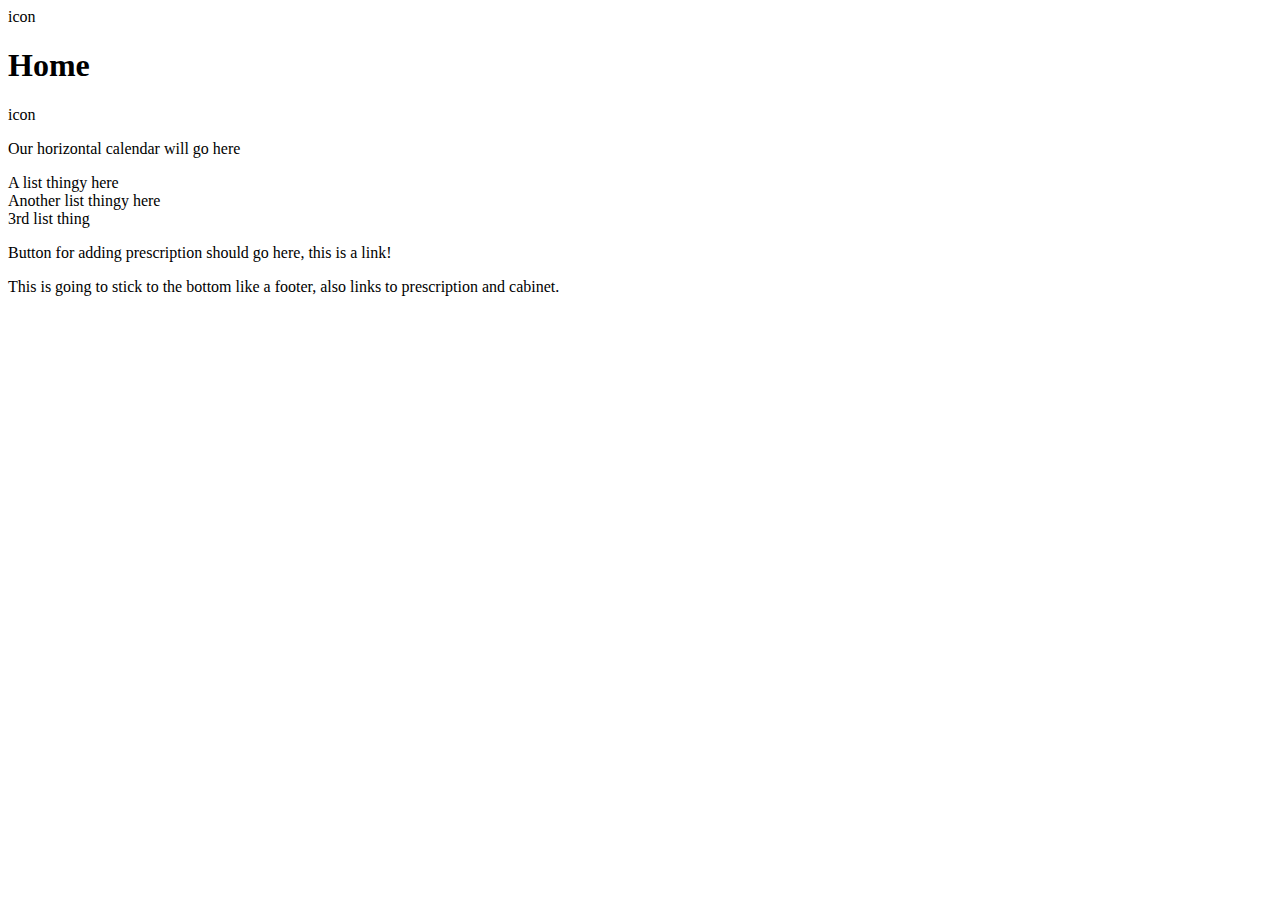
==== index.html @ f957e517 "push markup" ====
<!DOCTYPE html>
<!--
  Root HTML element with the lang attribute.
  lang makes life easier for screenreaders and speech synthesis tools.
  Read more here: http://www.w3.org/html/wg/drafts/html/master/semantics.html#the-html-element
-- >
<html lang="en-us">
  <head>
    <!--
      Specify character encoding
    -->
    <meta charset="UTF-8">
    <!--
      Internet Explorer supports the use of a document compatibility <meta> tag to specify what version of IE the page should be rendered as.
      It's most useful to instruct IE to use the latest supported mode with edge mode.
    -->
    <meta http-equiv="X-UA-Compatible" content="IE=edge">
    <!--
      Specify initial viewport dimesions for mobile devices.
      initial-scale specifies what the initial ratio between device-width and device-height is at render time.
      maximum-scale defines the maximum zoom value. It must be greater or equal to minimum-scale, or the user-agent ignores it.
      minimum scale has a default value of 1.
    -->
    <meta name="viewport" content="width=device-width, initial-scale=1.0, maximum-scale=1">
    <meta name="author" content="Chaitanya Prashant">

    <link href="/favicon.ico" rel="shortcut icon" type="image/x-icon">
    <title>
      Medminder Initial web-app
    </title>
    <!--
      Standardize default styles across browsers.
    -->
    <link rel="stylesheet" href="normalize.css">
    <!--
      CSS and JavaScript includes.
      There is usually no need to specify a type when including CSS and JavaScript files, since text/css and text/javascript are their respective defaults in HTML5.
    -->
    <link rel="stylesheet" href="css/style.css">
    <link rel="stylesheet" href="https://maxcdn.bootstrapcdn.com/bootstrap/4.0.0-alpha.6/css/bootstrap.min.css" integrity="sha384-rwoIResjU2yc3z8GV/NPeZWAv56rSmLldC3R/AZzGRnGxQQKnKkoFVhFQhNUwEyJ" crossorigin="anonymous">
    <script src="js/script.js"></script>

  </head>

  <body>
    <div class="container">
    <div class="page-header">
      <div class="settings-icon">icon</div>
      <div class="header-container">
    <h1>Home</h1></div>
    <div class="search-icon">icon</div>
  </div>

    <div class="calender-container"><p>Our horizontal calendar will go here</p></div>

    <div class="list-container">
      <div class="list-component">A list thingy here</div>
      <div class="list-component">Another list thingy here</div>
      <div class="list-component">3rd list thing</div>
    </div>



    <div class="floating-action-button"><p>Button for adding prescription should go here, this is a link!</p></div>

    <div class="tab-bar"><p>This is going to stick to the bottom like a footer, also links to prescription and cabinet.</p></div>
  </div>




  </body>
</html>
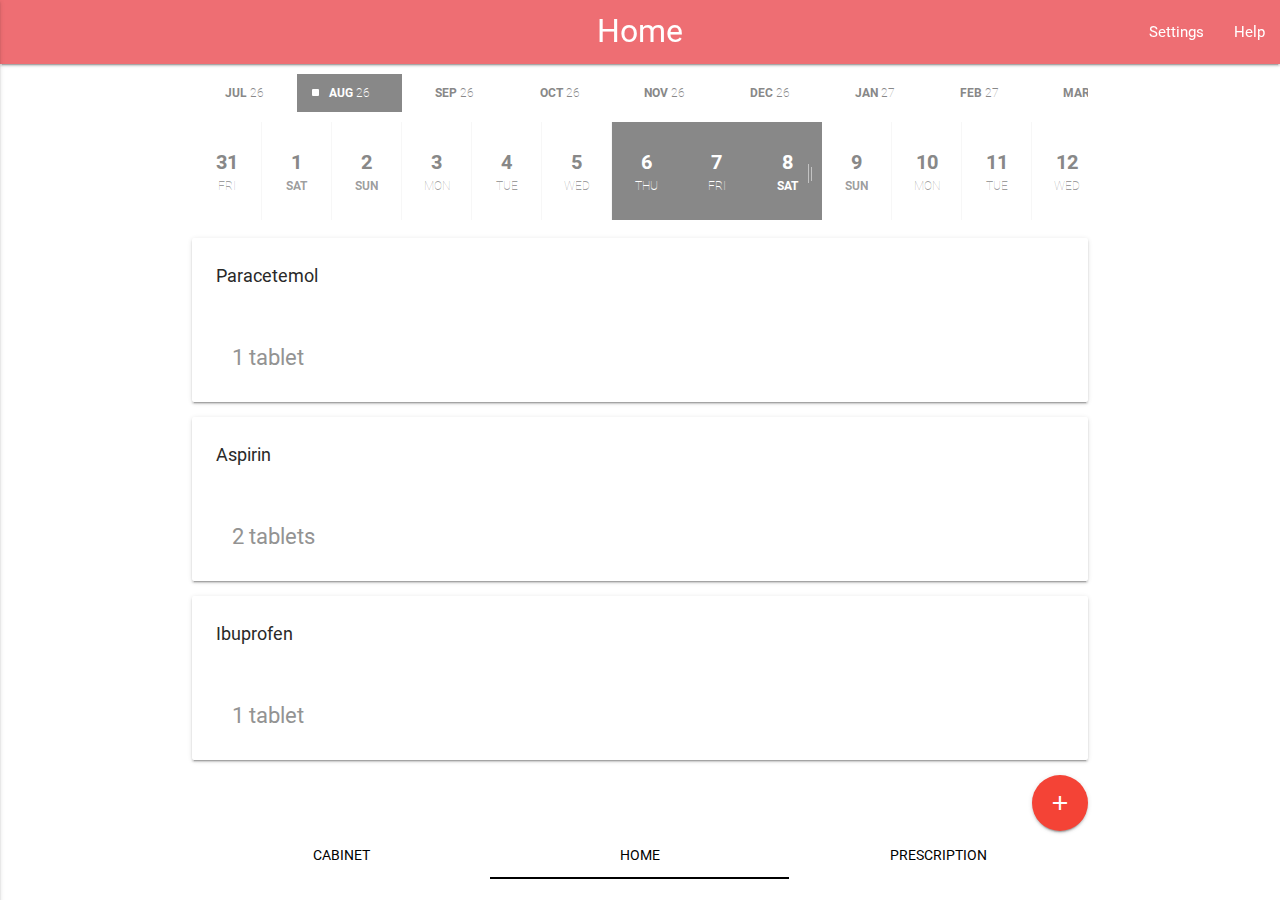
==== commit 5eb43f03: "deleted unused files, final add" ====
--- a/index.html
+++ b/index.html
@@ -1,73 +1,192 @@
 <!DOCTYPE html>
-<!--
-  Root HTML element with the lang attribute.
-  lang makes life easier for screenreaders and speech synthesis tools.
-  Read more here: http://www.w3.org/html/wg/drafts/html/master/semantics.html#the-html-element
--- >
 <html lang="en-us">
   <head>
-    <!--
-      Specify character encoding
-    -->
     <meta charset="UTF-8">
-    <!--
-      Internet Explorer supports the use of a document compatibility <meta> tag to specify what version of IE the page should be rendered as.
-      It's most useful to instruct IE to use the latest supported mode with edge mode.
-    -->
     <meta http-equiv="X-UA-Compatible" content="IE=edge">
-    <!--
-      Specify initial viewport dimesions for mobile devices.
-      initial-scale specifies what the initial ratio between device-width and device-height is at render time.
-      maximum-scale defines the maximum zoom value. It must be greater or equal to minimum-scale, or the user-agent ignores it.
-      minimum scale has a default value of 1.
-    -->
     <meta name="viewport" content="width=device-width, initial-scale=1.0, maximum-scale=1">
-    <meta name="author" content="Chaitanya Prashant">
+    <meta name="author" content="Brittany Butler">
 
     <link href="/favicon.ico" rel="shortcut icon" type="image/x-icon">
     <title>
       Medminder Initial web-app
     </title>
-    <!--
-      Standardize default styles across browsers.
-    -->
-    <link rel="stylesheet" href="normalize.css">
-    <!--
-      CSS and JavaScript includes.
-      There is usually no need to specify a type when including CSS and JavaScript files, since text/css and text/javascript are their respective defaults in HTML5.
-    -->
-    <link rel="stylesheet" href="css/style.css">
-    <link rel="stylesheet" href="https://maxcdn.bootstrapcdn.com/bootstrap/4.0.0-alpha.6/css/bootstrap.min.css" integrity="sha384-rwoIResjU2yc3z8GV/NPeZWAv56rSmLldC3R/AZzGRnGxQQKnKkoFVhFQhNUwEyJ" crossorigin="anonymous">
-    <script src="js/script.js"></script>
+    <link rel="stylesheet" href="css/home.css">
+    <link href="https://fonts.googleapis.com/icon?family=Material+Icons" rel="stylesheet">
+    
+    <!-- Compiled and minified (not even) CSS -->
+    <link rel="stylesheet" href="materialize/css/materialize.css">
+    <link rel="stylesheet" id="rangecalendar-style-css" href="hcal/css/rangecalendar.css" type="text/css" media="all">
+    <link rel="stylesheet" id="rangecalendar-style-css" href="hcal/css/style.css" type="text/css" media="all">
+    <link rel="stylesheet" id="jquery-ui-style-css" href="hcal/css/jquery-ui-1.10.3.custom.min.css" type="text/css" media="all">
 
-  </head>
+    <!-- Compiled and minified (not) JavaScript -->
+    <script type="text/javascript" src="https://code.jquery.com/jquery-3.2.1.min.js"></script>
+    <script src="materialize/js/materialize.js"></script>
 
-  <body>
-    <div class="container">
-    <div class="page-header">
-      <div class="settings-icon">icon</div>
-      <div class="header-container">
-    <h1>Home</h1></div>
-    <div class="search-icon">icon</div>
-  </div>
+    <script type="text/javascript" src="hcal/js/jquery.min.js"></script>
+    <script type="text/javascript" src="hcal/js/jquery-ui.min.js"></script>
+    <script type="text/javascript" src="hcal/js/jquery.ui.touch-punch.min.js"></script>
+    <script type="text/javascript" src="hcal/js/moment+langs.min.js"></script>
+    <script type="text/javascript" src="hcal/js/jquery.rangecalendar.js"></script>
 
-    <div class="calender-container"><p>Our horizontal calendar will go here</p></div>
+    <!--call script for calendar-->
+    
+    <script>
+            $(document).ready(function(){
+                
+                var defaultCalendar = $("#cal1").rangeCalendar();
+                
+                
+                $("#setDateBt").click(function () {
+                    var newDate = new Date(2014, 4, 24);
+                    rangeCalendar.setStartDate(newDate);
+                    
+                    rangeCalendar.update();
+                });
+                
+                $("#addMonthBt").click(function () {
+                
+                    var newDate = moment().add('months', 1);
+                    rangeCalendar.setStartDate(newDate);
+                });
+                
+                
+                
+                
+                var customizedRangeCalendar = $("#cal2").rangeCalendar({theme:"full-green-theme"});
+                var languageCalendar = $("#cal3").rangeCalendar({lang:"it"});
+                var rangeCalendar =  $("#cal4").rangeCalendar({weekends:false});
+                var callbackRangeCalendar =  $("#cal5").rangeCalendar({changeRangeCallback: rangeChanged,weekends:false});
+                
+                function rangeChanged(target,range){
+                
+                    
+                    console.log(range);
+                    var startDay = moment(range.start).format('DD');
+                    var startMonth = moment(range.start).format('MMM');
+                    var startYear = moment(range.start).format('YY');
+                    var endDay = moment(range.end).format('DD');
+                    var endMonth = moment(range.end).format('MMM');
+                    var endYear = moment(range.end).format('YY');
+                    
+                    
+                    $(".calendar-values .start-date .value").html(startDay);
+                    $(".calendar-values .start-date .label").html("");
+                    $(".calendar-values .start-date .label").append(startMonth);
+                    $(".calendar-values .start-date .label").append("<small>"+startYear+"</small>");
+                    $(".calendar-values .end-date .value").html(endDay);
+                    $(".calendar-values .end-date .label").html("");
+                    $(".calendar-values .end-date .label").append(endMonth);
+                    $(".calendar-values .end-date .label").append("<small>"+endYear+"</small>");
+                    $(".calendar-values .days-width .value").html(range.width);
+                    $(".calendar-values .from-now .label").html(range.fromNow);
+                    
+                }
+            
+                function ragneChanged(target,range) {
+                    
+                    console.log(range);
+                }
+            
+            });
+        </script>
+    
+ </head>
+    
+    <body>
+        <!-- Navigation bar page header -->
+        <div class="navbar-fixed">
+        <nav>
+            <div class="nav-wrapper" id="top-of-home"> <a href="index.html" class="brand-logo center">Home</a>
+                <a href="#" data-activates="mobile-demo" class="button-collapse"><i class="material-icons">menu</i></a>
+                <ul class="right hide-on-med-and-down">
+                    <li><a href="settings.html">Settings</a></li>
+                    <li><a href="help.html">Help</a></li>
+                </ul>
+            </div>
+        </nav>
+        </div>
+        <!-- Move the sidenav outside of .navbar-fixed -->
+        <ul class="side-nav" id="mobile-demo">
+            <li><a href="settings.html">Settings</a></li>
+            <li><a href="help.html">Help</a></li>
+        </ul>
+        <div class="container">
+        
+        <!-- horizontal bar calendar -->
+        <div id="cal1"></div>
+    
+        <!--Three example prescriptions-->
+        <div class="col s12 m7">
+          <a class="card horizontal waves-effect" , href="view_prescription.html">
+            <div class="card-stacked">
+              <div class="card-content">
+                <p class="list-item" style="color: #292929;">Paracetemol</p>
+              </div>
+              <div class="list-tablet">
+                <p id="tablet1">1 tablet</p>
+              </div>
+            </div>
+          </a>
+        </div>
+    
+    
+        <div class="col s12 m7">
+          <a class="card horizontal waves-effect" , href="view_prescription.html">
+            <div class="card-stacked">
+              <div class="card-content">
+                <p class="list-item" style="color: #292929;">Aspirin</p>
+              </div>
+              <div class="list-tablet">
+                <p id="tablet2">2 tablets</p>
+              </div>
+            </div>
+          </a>
+        </div>
+    
+    
+        <div class="col s12 m7">
+          <a class="card horizontal waves-effect" , href="view_prescription.html">
+            <div class="card-stacked">
+              <div class="card-content">
+                <p class="list-item" style="color: #292929;">Ibuprofen</p>
+              </div>
+              <div class="list-tablet">
+                <p id="tablet3">1 tablet</p>
+              </div>
+            </div>
+          </a>
+        </div>
+    
+        <!-- Add button -->
+        <div class="floating-action-button" style="display: inline-block; text-align: right; width: 100%">
+            <a class="btn-floating btn-large waves-effect waves-light red" href="add_prescription.html">
+                <i class="material-icons">add</i>
+            </a>
+        </div>
+    
+        <!-- Footer -->
+        <div class="row">
+          <div class="col s12">
+            <ul class="tabs">
+              <li class="tab col s4">
+                <a class="black-text" target="_self" href="cabinet.html">Cabinet</a>
+              </li>
+              <li class="tab col s4">
+                <a class="black-text active" target="_self" href="index.html">Home</a>
+              </li>
+              <li class="tab col m4">
+                <a class="black-text" target="_self" href="prescriptions.html">Prescription</a>
+              </li>
+              <div class="indicator black" style="z-index:1"></div>
+            </ul>
+          </div>
+        </div>
+      </div>
 
-    <div class="list-container">
-      <div class="list-component">A list thingy here</div>
-      <div class="list-component">Another list thingy here</div>
-      <div class="list-component">3rd list thing</div>
-    </div>
+    
 
+    
 
-
-    <div class="floating-action-button"><p>Button for adding prescription should go here, this is a link!</p></div>
-
-    <div class="tab-bar"><p>This is going to stick to the bottom like a footer, also links to prescription and cabinet.</p></div>
-  </div>
-
-
-
-
-  </body>
+    </body>
 </html>
--- a/css/home.css
+++ b/css/home.css
@@ -0,0 +1,41 @@
+* {
+  box-sizing: border-box;
+}
+
+
+body {
+    display: flex;
+    min-height: 100vh;
+    flex-direction: column;
+  }
+
+  main {
+    flex: 1 0 auto;
+  }
+
+.list-item {
+  text-decoration: none;
+  color: #292929;
+  font-size: 18px;
+}
+
+.list-tablet {
+  color: #939393;
+  padding: 3px;
+  margin-left: 17px;
+}
+
+#tablet1, #tablet2, #tablet3 {
+  color: #939393;
+  padding: 3px;
+  margin-left: 17px;
+}
+
+.navigation-bar {
+  text-align: center;
+  background-color: lightblue;
+}
+
+.search {
+  margin-right: 0;
+}--- a/hcal/css/rangecalendar.css
+++ b/hcal/css/rangecalendar.css
@@ -0,0 +1,233 @@
+/**
+ * rangecalendar.css v 1.0.2
+ *
+ * Copyright 2013, Libero Angelo
+ * Email: angelo@afreeux.com
+**/
+ 
+.range-calendar { clear: both; overflow: hidden; width: 100%;   position: relative; -webkit-touch-callout: none;-webkit-user-select: none;-khtml-user-select: none;-moz-user-select: none;-ms-user-select: none;user-select: none;padding: 10px 0; background-color: transparent; }
+.range-calendar.triggerable {display: none ;}
+.calendar-wrapper {position: relative; left: 0;top: 0;z-index: 2; list-style: none; display: block;clear: both; overflow: hidden; padding: 10px 0;  }
+.range-calendar .calendar { z-index: 1; list-style: none;float: left;margin: 0; padding:  0 ; position: relative; width: 99999px;}
+.range-calendar .calendar .cell {float: left;width: 70px; padding:25px 20px; margin: 0px; border-right: 1px solid rgba(0,0,0,0.03); text-align: center; position: relative;color: #888 ;}
+.range-calendar .calendar .cell .day-number {display: block;clear: both; font-weight: bold;font-size: 20px;  z-index: 1; position: relative; }
+.range-calendar .calendar .cell .day {display: block;clear: both; text-transform: uppercase; width: 100%; font-weight: 100; font-size: 12px; margin-top: 0px; z-index: 1; position: relative;}
+.range-calendar .calendar .cell .month { width: 100%;  font-size: 12px;z-index: 1; text-transform: uppercase; position: absolute;opacity: 1;left: 0;top: 10px;font-weight: bold;}
+.range-calendar .calendar .cell .day.ferial {font-weight: bold;}
+.range-calendar .calendar .cell .month.first {opacity: 1;}
+.range-calendar .calendar .cell:hover { background-color: rgba(0,0,0,.0);  color: #888;  }
+.range-calendar .calendar .cell:hover .day-number {}
+.range-calendar .calendar .cell:hover .day{ }
+.range-calendar .calendar .cell:hover .month { }
+.range-calendar .calendar .cell.selected {background: transparent;color: #fff;border-right: 1px solid rgba(0, 0, 0, 0.04);}
+.range-calendar .calendar .cell.selected.last {border: none !important;}
+.range-calendar .calendar .cell.selected .day-number, .calendar .cell.ui-selecting .day-number { z-index: 2; position: relative;}
+.range-calendar .calendar .cell.selected .month, .calendar .cell.ui-selecting .month {z-index: 2; position: relative; opacity: 1;}
+.range-calendar .calendar .cell.selected .day, .calendar .cell.ui-selecting day{ z-index: 2; position: relative;}
+.range-calendar .calendar .cell.selected .day.ferial, .calendar .cell.ui-selecting day.ferial{ z-index: 2; position: relative;font-weight: bold;}
+.range-calendar .months { z-index: 1; list-style: none;float: left;margin: 0; padding: 0; position: relative; width: 99999px; border-bottom: 0px solid #f9f9f9; margin-bottom: 10px;}
+.range-calendar.auto-hide-months .months {display: none;}
+.range-calendar .months .cell {float: left;width: 105px; padding: 10px 10px; margin: 0px 0;  text-align: center; position: relative;color: #888; border-right: 0px solid rgba(0,0,0,0.03); position: relative; }
+.range-calendar .months .cell .month-name { font-weight: bold;font-size: 12px;  z-index: 1; position: relative; text-transform: uppercase;}
+.range-calendar .months .cell .date-formatted {font-weight: 100; font-size: 12px; }
+.range-calendar .months .cell .bullet {position: absolute;left: 15px;top: 15px;height: 7px;width: 7px;background-color: #888; display: none; border-radius: 1px;}
+.range-calendar .months .cell.selected {float: left;  text-align: center; position: relative;color: #fff;  background-color:#888;  }
+.range-calendar .months .cell.selected .month-name {color: #fff;}
+.range-calendar .months .cell.selected .date-formatted {color: #fff;}
+.range-calendar .months .cell.selected .bullet { background-color: #fff; }
+.range-calendar .months .cell.current .bullet {display: block;}
+.range-bar {width: 210px; height: 100%; top: 0px; left: 0; position: absolute;  z-index: 1; padding: 0; margin: 0; background-image: none; z-index: 1 ; background-color: #888; }
+.range-bar.resizable {height: 100%;position: absolute;}
+.range-bar.range-bar-content {width: 100%; height: 100%; display: block;float: left;}
+.range-bar .ui-resizable-handle.ui-resizable-e{width: 6px;height: 100%;background-position: 25px 53%;background-repeat: no-repeat;right: 0px;padding: 20px;opacity: 0.5;}
+.range-calendar .ui-draggable {cursor: move;cursor: -moz-grab;cursor: -webkit-grab; }
+.range-calendar .ui-draggable-dragging {cursor: -moz-grabbing;cursor: -webkit-grabbing;}
+
+/* Default Theme */
+
+.default-theme .months {background-color: transparent ;}
+.default-theme .months .cell {color: #888 ;}
+.default-theme .months .cell.selected .month-name {color: #fff ;}
+.default-theme .months .cell.selected .bullet { background-color: #fff;}
+.default-theme .calendar {background-color: transparent ;}
+.default-theme .calendar .cell  {color: rgba(0, 0, 0, 0.4) ;}
+.default-theme .calendar .cell .day-number {color: #888 ;}
+.default-theme .calendar .cell:hover {background: transparent ;}
+.default-theme .calendar .cell:hover .day-number{color:#888 ;}
+.default-theme .calendar .cell.selected  {color: #fff;border-right: 1px solid rgba(0, 0, 0, 0.2);}
+.default-theme .calendar .cell.selected:hover {background: none ;}
+.default-theme .calendar .cell.selected .day-number {color: #fff ;}
+.default-theme .range-bar { background-color: #888 ;}
+
+
+/* green-theme */
+
+.blue-theme-bg {background-color: #448FFF ; color: #fff ;border-color: rgba(255,255,255,0.3); }
+.blue-theme-color {color: #448FFF ;}
+.blue-theme .range-calendar {background-color: #fff;}
+.blue-theme .months {background-color: transparent ;}
+.blue-theme .months .cell {color: rgba(0, 0, 0, 0.6) ;}
+.blue-theme .months .cell .month-name {color: #448FFF ;}
+.blue-theme .months .cell.selected {background-color: #448FFF ;}
+.blue-theme .months .cell.selected .month-name {color: #fff ;}
+.blue-theme .months .cell .bullet { background-color: #448FFF;}
+.blue-theme .months .cell.selected .bullet { background-color: #fff;}
+.blue-theme .calendar {background-color: transparent ;}
+.blue-theme .calendar .cell  {color: rgba(0, 0, 0, 0.4) ;}
+.blue-theme .calendar .cell .day-number {color: #448FFF ;}
+.blue-theme .calendar .cell:hover {background: transparent ;}
+.blue-theme .calendar .cell:hover .day-number{color:#888 ;}
+.blue-theme .calendar .cell.selected  {color: #fff ;}
+.blue-theme .calendar .cell.selected:hover {background: none ;}
+.blue-theme .calendar .cell.selected .day-number {color: #fff ;}
+.blue-theme .range-bar { background-color: #448FFF ;  }
+
+
+/* SKY COLOR  #00CCFF */
+
+.cyano-theme-bg {background-color: #00CCFF ;color: #fff ;border-color: rgba(255,255,255,0.3); }
+.cyano-theme-color {color: #00CCFF ;}
+.cyano-theme .months {background-color: transparent ;}
+.cyano-theme .months .cell {color: rgba(0, 0, 0, 0.6) ;}
+.cyano-theme .months .cell .month-name {color: #00CCFF ;}
+.cyano-theme .months .cell.selected {background-color: #00CCFF ;}
+.cyano-theme .months .cell.selected .month-name {}
+.cyano-theme .calendar {background-color: transparent ;}
+.cyano-theme .calendar .cell  {color: rgba(0, 0, 0, 0.4) ;}
+.cyano-theme .calendar .cell .day-number {color: #00CCFF ;}
+.cyano-theme .calendar .cell:hover {background: transparent ;}
+.cyano-theme .calendar .cell:hover .day-number {color: #888 ;}
+.cyano-theme .calendar .cell.selected  {color: #fff ;}
+.cyano-theme .calendar .cell.selected:hover {background: none ;}
+.cyano-theme .calendar .cell.selected .day-number {color: #fff ;}
+.cyano-theme .range-bar { background-color: #00CCFF ;}
+
+
+/* RED COLOR  #FF5D3A */
+
+.orange-light-theme-bg {background-color: #ff7400;color: #fff ;border-color: rgba(255,255,255,0.3);}
+.orange-light-theme-color {color: #ff7400 ;}
+.orange-light-theme .months {background-color: transparent ;}
+.orange-light-theme .months .cell {color: rgba(0, 0, 0, 0.6) ;}
+.orange-light-theme .months .cell .month-name {color: #ff7400 ;}
+.orange-light-theme .months .cell:hover .month-name {color: #888 ;}
+.orange-light-theme .months .cell.selected {background-color: #ff7400 ;}
+.orange-light-theme .months .cell.selected .month-name {color: #fff ;}
+.orange-light-theme .months .cell .bullet { background-color: #ff7400;}
+.orange-light-theme .months .cell.current .bullet { background-color: #ff7400;}
+.orange-light-theme .months .cell.selected .bullet { background-color: #fff;}
+.orange-light-theme .calendar {background-color: transparent ;}
+.orange-light-theme .calendar .cell  {color: #888 ;}
+.orange-light-theme .calendar .cell:hover {background: transparent ;}
+.orange-light-theme .calendar .cell:hover .day-number {color: #888 ;}
+.orange-light-theme .calendar .cell .day-number {color: #ff7400 ;}
+.orange-light-theme .calendar .cell.selected  {color: #fff ;}
+.orange-light-theme .calendar .cell.selected:hover {background: none ;}
+.orange-light-theme .calendar .cell.selected .day-number {color: rgba(255, 255, 255, 1) ;}
+.orange-light-theme .range-bar { background-color: #ff7400 ; }
+
+
+/* full-green-theme  */
+
+
+.full-green-theme-bg {background-color: #02d9aa ;color: #fff ;border-color: rgba(255,255,255,0.3);}
+.full-green-theme-color {color: #fff ;}
+.full-green-theme.range-calendar,.full-green-theme .range-calendar  {background-color: #03DAAB;}
+.full-green-theme .months {background-color: transparent ;}
+.full-green-theme .months .cell {color: #f9f9f9 ;}
+.full-green-theme .months .cell .month-name {color: #f9f9f9 ;}
+.full-green-theme .months .cell .bullet { background-color: #999;}
+.full-green-theme .months .cell.selected {background-color: rgba(0,0,0,.1); border-radius: 1px;}
+.full-green-theme .months .cell.selected .month-name {color: #fff ;}
+.full-green-theme .months .cell.selected .bullet { background-color: #03DAAB;}
+.full-green-theme .months .cell.current .bullet { background-color: #fff;}
+.full-green-theme .calendar {background-color: transparent ;}
+.full-green-theme .calendar .cell  {color: #f9f9f9 ;}
+.full-green-theme .calendar .cell:hover {background: transparent; color: #888;}
+.full-green-theme .calendar .cell .day-number {color: #fff;}
+.full-green-theme .calendar .cell:hover .day-number{ color: #888;}
+.full-green-theme .calendar .cell.selected  {color: #fff ;}
+.full-green-theme .calendar .cell.selected:hover {background: transparent ;}
+.full-green-theme .calendar .cell.selected .day-number {color: #fff ;}
+.full-green-theme .range-bar { background-color: rgba(0,0,0,.1);}
+
+/* full-red-theme  */
+.full-red-theme-bg {background-color: #FF5D3A ;color: #fff ;border-color: rgba(255,255,255,0.3);}
+.full-red-theme-color {color: #fff ;}
+.full-red-theme.range-calendar,.full-red-theme .range-calendar  {background-color: #FF5D3A;}
+.full-red-theme .months {background-color: transparent ;}
+.full-red-theme .months .cell {color: #f9f9f9 ;}
+.full-red-theme .months .cell .month-name {color: #f9f9f9 ;}
+.full-red-theme .months .cell .bullet { background-color: #999;}
+.full-red-theme .months .cell:hover .month-name{color: #444;}
+.full-red-theme .months .cell.selected {background-color: rgba(0,0,0,.1);border-radius: 1px; border-color: rgba(1, 1,1, 0.05);}
+.full-red-theme .months .cell.selected .month-name {color: #fff ;}
+.full-red-theme .months .cell.selected .bullet { background-color: #FF5D3A;}
+.full-red-theme .months .cell.current .bullet { background-color: #fff;}
+.full-red-theme .calendar {background-color: transparent ;}
+.full-red-theme .calendar .cell  {color: #f9f9f9 ;}
+.full-red-theme .calendar .cell .day-number {color: #fff;}
+.full-red-theme .calendar .cell:hover .day-number{ color: #444;}
+.full-red-theme .calendar .cell:hover .day{ color: #fff;}
+.full-red-theme .calendar .cell.selected  {color: #fff;}
+.full-red-theme .calendar .cell.selected:hover {background: transparent ;}
+.full-red-theme .calendar .cell.selected .day-number {color: #fff ;}
+.full-red-theme .range-bar { background-color: rgba(0,0,0,.1) ;}
+
+/* dark-theme */
+.dark-theme-bg {background-color: #333 ;color: #fff ;border-color: rgba(255,255,255,0.3);}
+.dark-theme-color {color: #333 ;}
+.dark-theme.range-calendar,.dark-theme .range-calendar  {background-color: #333;}
+.dark-theme .months {background-color: transparent ;}
+.dark-theme .months .cell {color: #999 ;}
+.dark-theme .months .cell .month-name {color: #999 ;}
+.dark-theme .months .cell .bullet { background-color: #999;}
+.dark-theme .months .cell.current .bullet { background-color: #999;}
+.dark-theme .months .cell.selected {background-color: #444 ;box-shadow:  0px 1px 2px #2f2f2f; border-radius: 1px;}
+.dark-theme .months .cell.selected .month-name {color: #EEE ;}
+.dark-theme .months .cell.selected .bullet { background-color: #333;}
+.dark-theme .calendar {background-color: transparent ;}
+.dark-theme .calendar .cell  {color: #666 ;}
+.dark-theme .calendar .cell:hover {background: #333 ; color: #fff;}
+.dark-theme .calendar .cell .day-number {color: #999 ;}
+.dark-theme .calendar .cell:hover .day-number{ color: #fff;}
+.dark-theme .calendar .cell.selected  {color: #fff ;}
+.dark-theme .calendar .cell.selected:hover {background: none ;}
+.dark-theme .calendar .cell.selected .day-number {color: rgba(255, 255, 255, 1) ;}
+.dark-theme .range-bar { background-color: #444 ;}
+
+
+/* Context Colors*/
+
+.blue-theme .color, .blue-theme.color {background-color: #448FFF !important; color: #fff;fill:#fff;}
+.blue-theme .text-color, .blue-theme.text-color {color: #448FFF; }
+.cyano-theme .color,.cyano-theme.color {background-color: #00CCFF !important;color: #fff;fill:#fff;}
+.cyano-theme .text-color,.cyano-theme.text-color {color: #00CCFF;}
+.orange-light-theme .color,.orange-light-theme.text-color {background-color: #ff7400  !important;color: #fff;fill:#fff;}
+.orange-light-theme .text-color,.orange-light-theme.text-color {color: #ff7400;}
+.dark-theme .color,.dark-theme.color  {background-color: #444;color: #fff;fill:#fff;}
+.dark-theme .text-color,.dark-theme.text-color {color: #444; }
+.full-green-theme .color,.full-green-theme.color  {background-color: #02d9aa  !important;color: #fff; fill:#fff;}
+.full-green-theme .text-color,.full-green-theme.text-color {color: #02d9aa;}
+.full-red-theme .color,.full-red-theme.color  {background-color: #FF5D3A  !important;color: #fff; fill:#fff;}
+.full-red-theme .text-color,.full-red-theme.text-color {color: #FF5D3A;}
+
+
+.range-bar .ui-resizable-handle {
+background-image: url('[data-uri]');
+}
+
+
+@media only screen and (max-width: 768px) {
+    
+    .range-calendar .calendar .cell {width: 70px; padding:20px 15px;}
+    .range-calendar .calendar .cell .day-number {font-size: 15px;}
+	.range-calendar .calendar .cell .day {font-size: 8px;}
+
+    .range-calendar .months .cell {width: 85px; padding: 10px 10px; }
+    
+    .range-bar .ui-resizable-handle.ui-resizable-e{width:6px;height:27px;background-position: 8px 5px;background-repeat: no-repeat; right: 0px;top: 30%; padding: 20px 10px;opacity:0.5;}
+
+    
+
+}--- a/hcal/css/style.css
+++ b/hcal/css/style.css
@@ -0,0 +1,120 @@
+.body-hcal {padding: 0; color: #888;}
+.page-wrapper {margin-top: 0px; overflow: hidden;}
+.page-content, .footer-content {padding:0px 0; padding-bottom: 30px;}
+.head-content {padding-top: 80px;}
+.container {padding: 0;}
+
+
+.navbar-fixed-top {padding: 20px 0; height: auto; background-color: rgba(255, 255, 255, 0.5); border: none; margin: 0;}
+.navbar-fixed-top .btn{font-size: 16px; font-weight: bold; padding: 0 15px;}
+.navbar-default .navbar-brand {padding: 0; margin: 0;}
+.navbar-fixed-top .navbar-collapse {width: 100%;}
+
+.logo {}
+.logo .path { fill: #fff;}
+.logo {width: 130px;height: 140px;}
+
+.footer-content {margin-top: 60px; background-color: #555; padding: 30px;}
+.footer-content .download{padding: 30px;text-align: center;border-bottom: 1px solid #666;width: 100%;margin-bottom: 30px;}
+.footer-content .download .glyphicon{font-size: 40px;color: #FFF;}
+.footer-content .download .btn {border: 0;}
+
+
+
+.jumbotron {padding:20px 15px;border: none; background: none; margin-bottom: 0;} 
+.jumbotron .btn-group .btn {background-color: transparent;border: 1px solid transparent; font-size: 22px; font-weight: bold; padding: 15px 30px; border: 0; }
+.jumbotron .btn-group .btn .glyphicon {color: rgba(0,0,0,0.2); margin-right: 10px;font-size: 20px;}
+.jumbotron .btn-group .btn:hover .glyphicon {color: #fff;}
+
+
+
+
+
+.calendar-view .sample-calendar { margin: 30px 0;}
+
+
+.range-cal-trigger{ border: 0;  height: 100%; background-color: transparent;}
+.range-cal-trigger .glyphicon {} 
+
+.themes-group .btn {  border: 0; margin: 0 0px;  padding: 10px 15px; height: 10px; position: relative;}
+.themes-group .btn .glyphicon {font-size: 14px; line-height: 16px; opacity: .0; display: none; color: rgba(255,255,255,.8); margin: 0; padding: 0;margin-right: 10px; display: none; }
+.themes-group  .btn .title {font-weight: 100;font-size: 14px; float: left;}
+.themes-group .btn .half-color { right: 0; top: 0; width: 50%;height: 100%; position: absolute; background-color: #f9f9f9;}
+.themes-group .btn.selected  {border:  1px solid rgba(255,255,255,0.5);}
+.themes-group .btn.selected .glyphicon {color: #fff; opacity: 1.0; margin: 0; display: none;float: left; margin-right: 5px; margin-top: -10px; height: 20px;}
+.themes-group .btn.selected .title {display: block;}
+.themes-group .btn.selected .half-color { opacity: 0.5;}
+.themes-group .colors-info .title{ font-weight: bold; font-size: 16px; display: block; clear: both; margin-bottom: 5px; opacity: 0.5; }
+.themes-group .colors-info .subtitle{ font-weight: 100; font-size: 16px; width: 100px;display: block; clear: both;}
+.themes-group .colors-info .title .glyphicon {margin-right: 5px; opacity: 0.5;}
+
+
+.page-content .calendar-values { display: none;}
+
+
+
+.calendar-values {margin-top: 30px;margin-bottom: 30px;}
+.calendar-values .col { text-align: center; color: #888;}
+.calendar-values > .col-md-3,.calendar-values >.col-md-4 { border-right: 1px solid #eee;}
+.calendar-values .col.last { border: 0;}
+.calendar-values .col .glyphicon {font-size: 40px;padding: 5px 0;margin-bottom: 5px;}
+.calendar-values .col .glyphicon-comment {margin-top: 0;font-size: 63px;padding-top: 0;}
+.calendar-values .col .title {width: 100%;text-align: center;font-size: 20px;font-weight: bold;display: block;clear: both;text-transform: uppercase;}
+.calendar-values .col .subtitle {width: 100%;text-align: center;font-size: 12px;font-weight: bold;display: block;clear: both;text-transform: uppercase;}
+.calendar-values .col .value {width: 100%; text-align: center; font-size: 40px; font-weight: bold; display: block; clear: both}
+.calendar-values .col .label {width: 100%;text-align: center; font-size: 14px;font-weight: bold; display: block; clear: both; text-transform: uppercase; color: #666  }
+.calendar-values .col .label small { margin-left: 5px;color: #888; font-weight: 100}
+
+
+#how .pre {border: 1px solid #eee; background-color: transparent;}
+
+
+
+
+
+.modal {}
+.modal .modal-content {box-shadow: none; border: 0; margin: 0; background-color: #f9f9f9;}
+.modal .modal-footer {box-shadow: none; border: 0; margin: 0;}
+.modal .btn-close {position: absolute;top: 0;right: 0;border: 0;margin: 15px;}
+.modal .calendar-values { padding: 20px 0; margin: 0px;} 
+.modal .range-calendar {padding: 10px 0;}
+.modal .calendar-values .col .glyphicon {font-size: 22px;}
+.modal .calendar-values .col .glyphicon-comment {font-size: 22px;}
+.modal .calendar-values .col .title {font-size: 12px;}
+.modal .calendar-values .col .subtitle {font-size: 12px;}
+.modal .calendar-values .col .value {font-size: 30px;}
+.modal .calendar-values .col .label {font-size: 14px;}
+
+
+#langs {margin-left: 10px;}
+#langs .dropdown-toggle {color: #666;}
+
+.colorization-group { margin-top: 15px;}
+.colorization-group .btn {padding: 15px; border: 0; border-radius: 1px;}
+.colorization-group .btn .glyphicon {font-size: 14px; line-height: 16px; opacity: .0; display: none; color: rgba(255,255,255,.8); margin: 0; padding: 0;margin-right: 10px; display: none; }
+.colorization-group .btn .title {font-weight: 100;font-size: 14px; float: left;}
+.colorization-group .btn .half-color { right: 0; top: 0; width: 50%;height: 100%; position: absolute; background-color: #f9f9f9;}
+.colorization-group .btn.selected  {border:  1px solid rgba(255,255,255,0.5);}
+.colorization-group .btn.selected .glyphicon {color: #fff; opacity: 1.0; margin: 0; display: none;float: left; margin-right: 5px; margin-top: -10px; height: 20px;}
+.colorization-group .btn.selected .title {display: block;}
+.colorization-group .btn.selected .half-color { opacity: 0.5;}
+.colorization-group .colors-info .title{ font-weight: bold; font-size: 16px; display: block; clear: both; margin-bottom: 5px; opacity: 0.5; }
+.colorization-group .colors-info .subtitle{ font-weight: 100; font-size: 16px; width: 100px;display: block; clear: both;}
+.colorization-group .colors-info .title .glyphicon {margin-right: 5px; opacity: 0.5;}
+
+
+
+
+.section {padding-bottom: 15px; margin-bottom: 15px;clear: both; display: block;}
+.section .section-title {color: #666; margin-bottom: 15px;}
+.section .content {margin-bottom: 15px;}
+.section .code {padding: 30px 15px;background-color: #333; color: #f9f9f9; width: 100%;display: block;border-radius: 0; line-height: 25px;  display: block;clear: both; margin-bottom: 10px;}
+.section .code .sample-title {clear: both;margin-bottom: 15px;width: 100%;display: block;line-height: 60px;font-size: 25px;font-weight: bold;}
+.section .range-calendar {margin-top: 15px;}
+
+
+p {font-size: 22px;}
+
+
+
+
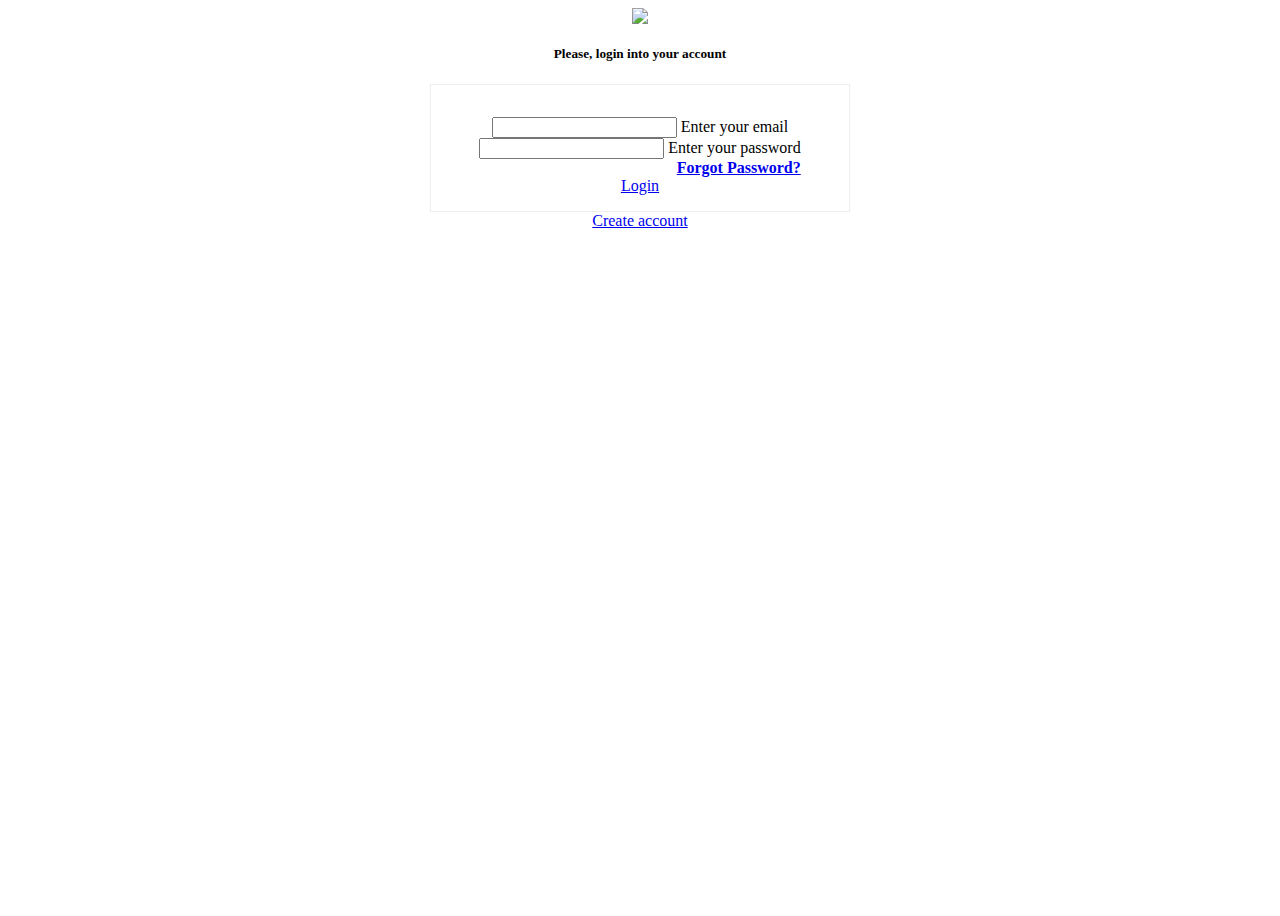
==== commit 62ccc449: "the start of a new commitment" ====
--- a/index.html
+++ b/index.html
@@ -1,192 +1,95 @@
-<!DOCTYPE html>
-<html lang="en-us">
-  <head>
-    <meta charset="UTF-8">
-    <meta http-equiv="X-UA-Compatible" content="IE=edge">
-    <meta name="viewport" content="width=device-width, initial-scale=1.0, maximum-scale=1">
-    <meta name="author" content="Brittany Butler">
-
-    <link href="/favicon.ico" rel="shortcut icon" type="image/x-icon">
-    <title>
-      Medminder Initial web-app
-    </title>
-    <link rel="stylesheet" href="css/home.css">
-    <link href="https://fonts.googleapis.com/icon?family=Material+Icons" rel="stylesheet">
+<html>
+    <head>
+      <link href="https://fonts.googleapis.com/icon?family=Material+Icons" rel="stylesheet">
+      <link rel="stylesheet" type="text/css" href="https://cdnjs.cloudflare.com/ajax/libs/materialize/0.97.5/css/materialize.min.css">
+      <!--testing style shift to css later -->
+      <style>
+        body {
+          display: flex;
+          min-height: 100vh;
+          flex-direction: column;
+        }
     
-    <!-- Compiled and minified (not even) CSS -->
-    <link rel="stylesheet" href="materialize/css/materialize.css">
-    <link rel="stylesheet" id="rangecalendar-style-css" href="hcal/css/rangecalendar.css" type="text/css" media="all">
-    <link rel="stylesheet" id="rangecalendar-style-css" href="hcal/css/style.css" type="text/css" media="all">
-    <link rel="stylesheet" id="jquery-ui-style-css" href="hcal/css/jquery-ui-1.10.3.custom.min.css" type="text/css" media="all">
-
-    <!-- Compiled and minified (not) JavaScript -->
-    <script type="text/javascript" src="https://code.jquery.com/jquery-3.2.1.min.js"></script>
-    <script src="materialize/js/materialize.js"></script>
-
-    <script type="text/javascript" src="hcal/js/jquery.min.js"></script>
-    <script type="text/javascript" src="hcal/js/jquery-ui.min.js"></script>
-    <script type="text/javascript" src="hcal/js/jquery.ui.touch-punch.min.js"></script>
-    <script type="text/javascript" src="hcal/js/moment+langs.min.js"></script>
-    <script type="text/javascript" src="hcal/js/jquery.rangecalendar.js"></script>
-
-    <!--call script for calendar-->
+        main {
+          flex: 1 0 auto;
+        }
     
-    <script>
-            $(document).ready(function(){
-                
-                var defaultCalendar = $("#cal1").rangeCalendar();
-                
-                
-                $("#setDateBt").click(function () {
-                    var newDate = new Date(2014, 4, 24);
-                    rangeCalendar.setStartDate(newDate);
-                    
-                    rangeCalendar.update();
-                });
-                
-                $("#addMonthBt").click(function () {
-                
-                    var newDate = moment().add('months', 1);
-                    rangeCalendar.setStartDate(newDate);
-                });
-                
-                
-                
-                
-                var customizedRangeCalendar = $("#cal2").rangeCalendar({theme:"full-green-theme"});
-                var languageCalendar = $("#cal3").rangeCalendar({lang:"it"});
-                var rangeCalendar =  $("#cal4").rangeCalendar({weekends:false});
-                var callbackRangeCalendar =  $("#cal5").rangeCalendar({changeRangeCallback: rangeChanged,weekends:false});
-                
-                function rangeChanged(target,range){
-                
-                    
-                    console.log(range);
-                    var startDay = moment(range.start).format('DD');
-                    var startMonth = moment(range.start).format('MMM');
-                    var startYear = moment(range.start).format('YY');
-                    var endDay = moment(range.end).format('DD');
-                    var endMonth = moment(range.end).format('MMM');
-                    var endYear = moment(range.end).format('YY');
-                    
-                    
-                    $(".calendar-values .start-date .value").html(startDay);
-                    $(".calendar-values .start-date .label").html("");
-                    $(".calendar-values .start-date .label").append(startMonth);
-                    $(".calendar-values .start-date .label").append("<small>"+startYear+"</small>");
-                    $(".calendar-values .end-date .value").html(endDay);
-                    $(".calendar-values .end-date .label").html("");
-                    $(".calendar-values .end-date .label").append(endMonth);
-                    $(".calendar-values .end-date .label").append("<small>"+endYear+"</small>");
-                    $(".calendar-values .days-width .value").html(range.width);
-                    $(".calendar-values .from-now .label").html(range.fromNow);
-                    
-                }
-            
-                function ragneChanged(target,range) {
-                    
-                    console.log(range);
-                }
-            
-            });
-        </script>
+        body {
+          background: #fff;
+        }
     
- </head>
+        .input-field input[type=date]:focus + label,
+        .input-field input[type=text]:focus + label,
+        .input-field input[type=email]:focus + label,
+        .input-field input[type=password]:focus + label {
+          color: #e91e63;
+        }
+    
+        .input-field input[type=date]:focus,
+        .input-field input[type=text]:focus,
+        .input-field input[type=email]:focus,
+        .input-field input[type=password]:focus {
+          border-bottom: 2px solid #e91e63;
+          box-shadow: none;
+        }
+      </style>
+    </head>
     
     <body>
-        <!-- Navigation bar page header -->
-        <div class="navbar-fixed">
-        <nav>
-            <div class="nav-wrapper" id="top-of-home"> <a href="index.html" class="brand-logo center">Home</a>
-                <a href="#" data-activates="mobile-demo" class="button-collapse"><i class="material-icons">menu</i></a>
-                <ul class="right hide-on-med-and-down">
-                    <li><a href="settings.html">Settings</a></li>
-                    <li><a href="help.html">Help</a></li>
-                </ul>
+      <div class="section"></div>
+      <main>
+        <center>
+          <!--add temp logo-->
+          <img class="responsive-img" src="https://i.imgur.com/hUBhMgJ.png" />
+          <div class="section"></div>
+    
+          <h5 class="pink-text">Please, login into your account</h5>
+          <div class="section"></div>
+    
+          <div class="container">
+            <div class="z-depth-1 grey lighten-4 row" style="display: inline-block; padding: 32px 48px 0px 48px; border: 1px solid #EEE;">
+    
+              <form class="col s12" method="post">
+                <div class='row'>
+                  <div class='col s12'>
+                  </div>
+                </div>
+    
+                <div class='row'>
+                  <div class='input-field col s12'>
+                    <input class='validate' type='email' name='email' id='email' />
+                    <label for='email'>Enter your email</label>
+                  </div>
+                </div>
+    
+                <div class='row'>
+                  <div class='input-field col s12'>
+                    <input class='validate' type='password' name='password' id='password' />
+                    <label for='password'>Enter your password</label>
+                  </div>
+                  <label style='float: right;'>
+                                    <a class='pink-text' href='#!'><b>Forgot Password?</b></a>
+                                </label>
+                </div>
+    
+                <br />
+                <center>
+                  <div class='row'>
+                    <a class='col s12 btn btn-large waves-effect pink' href="home.html">Login</a>
+                  </div>
+                </center>
+              </form>
             </div>
-        </nav>
-        </div>
-        <!-- Move the sidenav outside of .navbar-fixed -->
-        <ul class="side-nav" id="mobile-demo">
-            <li><a href="settings.html">Settings</a></li>
-            <li><a href="help.html">Help</a></li>
-        </ul>
-        <div class="container">
-        
-        <!-- horizontal bar calendar -->
-        <div id="cal1"></div>
+          </div>
+          <a href="#!">Create account</a>
+        </center>
     
-        <!--Three example prescriptions-->
-        <div class="col s12 m7">
-          <a class="card horizontal waves-effect" , href="view_prescription.html">
-            <div class="card-stacked">
-              <div class="card-content">
-                <p class="list-item" style="color: #292929;">Paracetemol</p>
-              </div>
-              <div class="list-tablet">
-                <p id="tablet1">1 tablet</p>
-              </div>
-            </div>
-          </a>
-        </div>
+        <div class="section"></div>
+        <div class="section"></div>
+      </main>
     
+      <script type="text/javascript" src="https://cdnjs.cloudflare.com/ajax/libs/jquery/2.2.1/jquery.min.js"></script>
+      <script type="text/javascript" src="https://cdnjs.cloudflare.com/ajax/libs/materialize/0.97.5/js/materialize.min.js"></script>
+    </body>
     
-        <div class="col s12 m7">
-          <a class="card horizontal waves-effect" , href="view_prescription.html">
-            <div class="card-stacked">
-              <div class="card-content">
-                <p class="list-item" style="color: #292929;">Aspirin</p>
-              </div>
-              <div class="list-tablet">
-                <p id="tablet2">2 tablets</p>
-              </div>
-            </div>
-          </a>
-        </div>
-    
-    
-        <div class="col s12 m7">
-          <a class="card horizontal waves-effect" , href="view_prescription.html">
-            <div class="card-stacked">
-              <div class="card-content">
-                <p class="list-item" style="color: #292929;">Ibuprofen</p>
-              </div>
-              <div class="list-tablet">
-                <p id="tablet3">1 tablet</p>
-              </div>
-            </div>
-          </a>
-        </div>
-    
-        <!-- Add button -->
-        <div class="floating-action-button" style="display: inline-block; text-align: right; width: 100%">
-            <a class="btn-floating btn-large waves-effect waves-light red" href="add_prescription.html">
-                <i class="material-icons">add</i>
-            </a>
-        </div>
-    
-        <!-- Footer -->
-        <div class="row">
-          <div class="col s12">
-            <ul class="tabs">
-              <li class="tab col s4">
-                <a class="black-text" target="_self" href="cabinet.html">Cabinet</a>
-              </li>
-              <li class="tab col s4">
-                <a class="black-text active" target="_self" href="index.html">Home</a>
-              </li>
-              <li class="tab col m4">
-                <a class="black-text" target="_self" href="prescriptions.html">Prescription</a>
-              </li>
-              <div class="indicator black" style="z-index:1"></div>
-            </ul>
-          </div>
-        </div>
-      </div>
-
-    
-
-    
-
-    </body>
-</html>
+    </html>